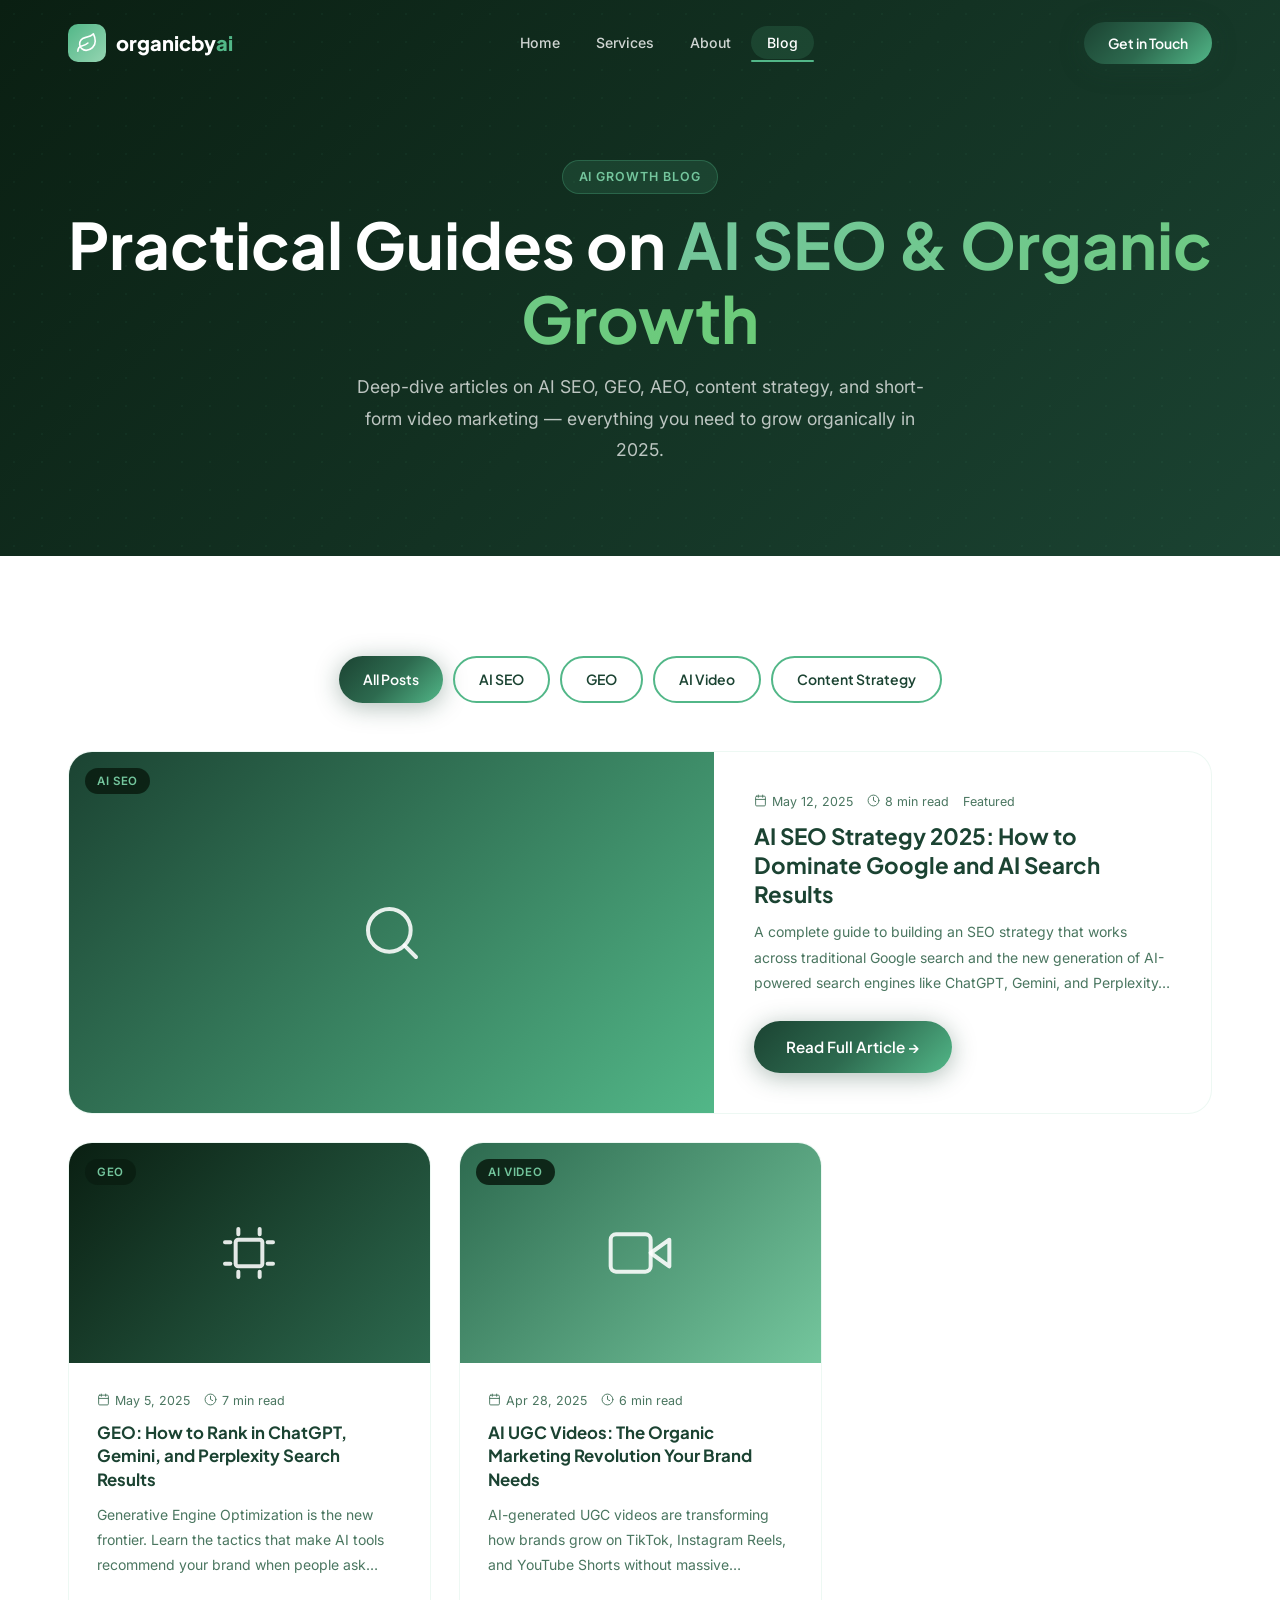
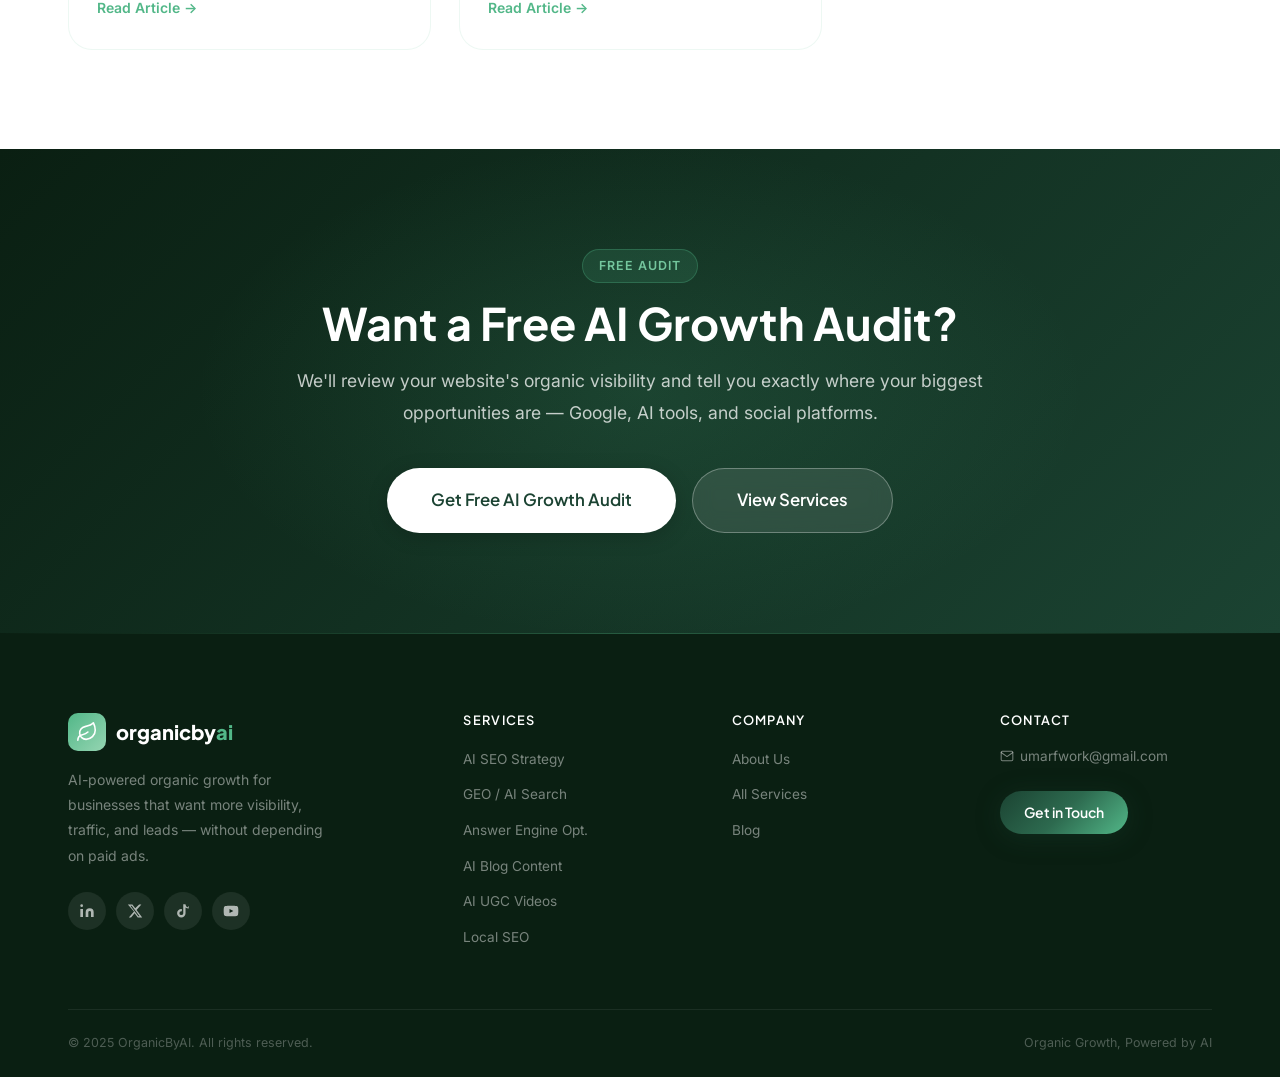
==== blog/index.html @ 75fa7516 "Initial commit: OrganicByAI static website 10-page AI organic growth agency site with AI SEO, GEO, U" ====
<!DOCTYPE html>
<html lang="en">
<head>
  <meta charset="UTF-8">
  <meta name="viewport" content="width=device-width,initial-scale=1">
  <title>Blog — OrganicByAI | AI SEO, GEO &amp; Organic Growth Guides</title>
  <meta name="description" content="Practical guides on AI SEO, Generative Engine Optimization, content strategy, AI UGC videos, and organic growth for modern businesses.">
  <link rel="stylesheet" href="../assets/css/style.css">
</head>
<body>

<div id="nav-container"></div>

<!-- HERO -->
<section class="page-hero text-center">
  <div class="container">
    <div class="page-hero-inner">
      <span class="section-label" style="color:var(--c-accent2);background:rgba(82,183,136,.15);border-color:rgba(82,183,136,.3)">AI Growth Blog</span>
      <h1>Practical Guides on <span style="background:linear-gradient(135deg,#74C69D,#6BCB77);-webkit-background-clip:text;-webkit-text-fill-color:transparent;background-clip:text">AI SEO &amp; Organic Growth</span></h1>
      <p style="color:rgba(255,255,255,.72);font-size:1.1rem;max-width:600px;margin:16px auto 0">Deep-dive articles on AI SEO, GEO, AEO, content strategy, and short-form video marketing — everything you need to grow organically in 2025.</p>
    </div>
  </div>
</section>

<!-- BLOG GRID -->
<section class="section bg-white">
  <div class="container">

    <div style="display:flex;gap:10px;flex-wrap:wrap;justify-content:center;margin-bottom:48px" class="reveal">
      <span class="btn btn-primary btn-sm" style="cursor:default">All Posts</span>
      <span class="btn btn-secondary btn-sm" style="cursor:default">AI SEO</span>
      <span class="btn btn-secondary btn-sm" style="cursor:default">GEO</span>
      <span class="btn btn-secondary btn-sm" style="cursor:default">AI Video</span>
      <span class="btn btn-secondary btn-sm" style="cursor:default">Content Strategy</span>
    </div>

    <div class="blog-page-grid">

      <!-- Featured Post -->
      <div class="blog-card featured reveal">
        <div class="blog-img">
          <div class="blog-img-bg" style="background:linear-gradient(135deg,#1B4332,#52B788)"><svg viewBox="0 0 24 24" fill="none" stroke="currentColor" stroke-width="1.5" stroke-linecap="round" stroke-linejoin="round"><circle cx="11" cy="11" r="8"/><line x1="21" y1="21" x2="16.65" y2="16.65"/></svg></div>
          <span class="blog-cat">AI SEO</span>
        </div>
        <div class="blog-body" style="padding:40px">
          <div class="blog-meta"><span><svg viewBox="0 0 24 24" fill="none" stroke="currentColor" stroke-width="1.75" stroke-linecap="round" stroke-linejoin="round"><rect x="3" y="4" width="18" height="18" rx="2"/><line x1="16" y1="2" x2="16" y2="6"/><line x1="8" y1="2" x2="8" y2="6"/><line x1="3" y1="10" x2="21" y2="10"/></svg>May 12, 2025</span><span><svg viewBox="0 0 24 24" fill="none" stroke="currentColor" stroke-width="1.75" stroke-linecap="round" stroke-linejoin="round"><circle cx="12" cy="12" r="10"/><polyline points="12 6 12 12 16 14"/></svg>8 min read</span><span>Featured</span></div>
          <h3 style="font-size:1.4rem;line-height:1.3">AI SEO Strategy 2025: How to Dominate Google and AI Search Results</h3>
          <p>A complete guide to building an SEO strategy that works across traditional Google search and the new generation of AI-powered search engines like ChatGPT, Gemini, and Perplexity. Includes specific tactics, examples, and a step-by-step implementation framework.</p>
          <a href="ai-seo-2025.html" class="btn btn-primary" style="margin-top:8px">Read Full Article →</a>
        </div>
      </div>

      <!-- Post 2 -->
      <div class="blog-card reveal d1">
        <div class="blog-img">
          <div class="blog-img-bg" style="background:linear-gradient(135deg,#0A1F12,#2D6A4F)"><svg viewBox="0 0 24 24" fill="none" stroke="currentColor" stroke-width="1.5" stroke-linecap="round" stroke-linejoin="round"><rect x="7" y="7" width="10" height="10" rx="1"/><path d="M16 3v2M8 3v2M16 19v2M8 19v2M3 8h2M3 16h2M19 8h2M19 16h2"/></svg></div>
          <span class="blog-cat">GEO</span>
        </div>
        <div class="blog-body">
          <div class="blog-meta"><span><svg viewBox="0 0 24 24" fill="none" stroke="currentColor" stroke-width="1.75" stroke-linecap="round" stroke-linejoin="round"><rect x="3" y="4" width="18" height="18" rx="2"/><line x1="16" y1="2" x2="16" y2="6"/><line x1="8" y1="2" x2="8" y2="6"/><line x1="3" y1="10" x2="21" y2="10"/></svg>May 5, 2025</span><span><svg viewBox="0 0 24 24" fill="none" stroke="currentColor" stroke-width="1.75" stroke-linecap="round" stroke-linejoin="round"><circle cx="12" cy="12" r="10"/><polyline points="12 6 12 12 16 14"/></svg>7 min read</span></div>
          <h3>GEO: How to Rank in ChatGPT, Gemini, and Perplexity Search Results</h3>
          <p>Generative Engine Optimization is the new frontier. Learn the tactics that make AI tools recommend your brand when people ask relevant questions.</p>
          <a href="geo-optimization.html" class="blog-more">Read Article →</a>
        </div>
      </div>

      <!-- Post 3 -->
      <div class="blog-card reveal d2">
        <div class="blog-img">
          <div class="blog-img-bg" style="background:linear-gradient(135deg,#2D6A4F,#74C69D)"><svg viewBox="0 0 24 24" fill="none" stroke="currentColor" stroke-width="1.5" stroke-linecap="round" stroke-linejoin="round"><polygon points="23 7 16 12 23 17 23 7"/><rect x="1" y="5" width="15" height="14" rx="2"/></svg></div>
          <span class="blog-cat">AI Video</span>
        </div>
        <div class="blog-body">
          <div class="blog-meta"><span><svg viewBox="0 0 24 24" fill="none" stroke="currentColor" stroke-width="1.75" stroke-linecap="round" stroke-linejoin="round"><rect x="3" y="4" width="18" height="18" rx="2"/><line x1="16" y1="2" x2="16" y2="6"/><line x1="8" y1="2" x2="8" y2="6"/><line x1="3" y1="10" x2="21" y2="10"/></svg>Apr 28, 2025</span><span><svg viewBox="0 0 24 24" fill="none" stroke="currentColor" stroke-width="1.75" stroke-linecap="round" stroke-linejoin="round"><circle cx="12" cy="12" r="10"/><polyline points="12 6 12 12 16 14"/></svg>6 min read</span></div>
          <h3>AI UGC Videos: The Organic Marketing Revolution Your Brand Needs</h3>
          <p>AI-generated UGC videos are transforming how brands grow on TikTok, Instagram Reels, and YouTube Shorts without massive influencer budgets.</p>
          <a href="ugc-videos.html" class="blog-more">Read Article →</a>
        </div>
      </div>

    </div>
  </div>
</section>

<!-- CTA -->
<section class="cta-section section">
  <div class="container">
    <div class="cta-content reveal">
      <span class="section-label" style="color:var(--c-accent2);background:rgba(82,183,136,.15);border-color:rgba(82,183,136,.3)">Free Audit</span>
      <h2>Want a Free AI Growth Audit?</h2>
      <p>We'll review your website's organic visibility and tell you exactly where your biggest opportunities are — Google, AI tools, and social platforms.</p>
      <div class="cta-btns">
        <a href="mailto:umarfwork@gmail.com" class="btn btn-white btn-lg">Get Free AI Growth Audit</a>
        <a href="../services.html" class="btn btn-ghost btn-lg">View Services</a>
      </div>
    </div>
  </div>
</section>

<div id="footer-container"></div>

<script src="../assets/js/components.js"></script>
<script src="../assets/js/main.js" defer></script>
</body>
</html>
---- assets/css/style.css ----
/* ============================================================
   OrganicByAI — Main Stylesheet
   Theme: Dark Forest Green + Bright Accent Green
   ============================================================ */

/* === 1. VARIABLES === */
:root {
  --c-dark:       #0A1F12;
  --c-primary:    #1B4332;
  --c-secondary:  #2D6A4F;
  --c-accent:     #52B788;
  --c-accent2:    #74C69D;
  --c-light:      #95D5B2;
  --c-lime:       #6BCB77;
  --c-white:      #FFFFFF;
  --c-off-white:  #F8FFFE;
  --c-bg-light:   #F0FAF4;
  --c-text:       #0A1F12;
  --c-muted:      #4A7660;

  --g-primary:    linear-gradient(135deg,#1B4332 0%,#2D6A4F 50%,#52B788 100%);
  --g-accent:     linear-gradient(135deg,#52B788,#95D5B2);
  --g-dark:       linear-gradient(135deg,#0A1F12 0%,#1B4332 100%);
  --g-hero:       radial-gradient(ellipse at 20% 50%,#1B4332 0%,#0A1F12 70%);
  --g-card:       linear-gradient(135deg,rgba(82,183,136,.08),rgba(149,213,178,.04));

  --shadow-sm:    0 4px 20px rgba(27,67,50,.08);
  --shadow-md:    0 10px 40px rgba(27,67,50,.14);
  --shadow-lg:    0 20px 60px rgba(27,67,50,.2);
  --shadow-xl:    0 30px 80px rgba(27,67,50,.28);
  --shadow-glow:  0 0 40px rgba(82,183,136,.35);

  --r-sm: 8px;
  --r-md: 16px;
  --r-lg: 24px;
  --r-xl: 32px;
  --r-full: 100px;

  --t-fast:   .2s cubic-bezier(.4,0,.2,1);
  --t-base:   .3s cubic-bezier(.4,0,.2,1);
  --t-slow:   .6s cubic-bezier(.4,0,.2,1);
  --t-spring: .5s cubic-bezier(.34,1.56,.64,1);

  --font-display: 'Plus Jakarta Sans','Inter',-apple-system,sans-serif;
  --font-body:    'Inter',-apple-system,BlinkMacSystemFont,sans-serif;
  --sec-py: 100px;
  --wrap: 1200px;
}

/* === 2. RESET & BASE === */
*,*::before,*::after{box-sizing:border-box;margin:0;padding:0}
html{scroll-behavior:smooth;-webkit-text-size-adjust:100%}
body{font-family:var(--font-body);color:var(--c-text);background:#fff;line-height:1.6;overflow-x:hidden;-webkit-font-smoothing:antialiased}
img{max-width:100%;height:auto;display:block}
a{text-decoration:none;color:inherit;transition:var(--t-base)}
ul,ol{list-style:none}
button{cursor:pointer;border:none;outline:none;background:none;font-family:inherit}
input,textarea,select{font-family:inherit}

/* === 3. TYPOGRAPHY === */
h1,h2,h3,h4,h5{font-family:var(--font-display);font-weight:700;line-height:1.15;color:var(--c-primary)}
h1{font-size:clamp(2.4rem,5vw,4.8rem)}
h2{font-size:clamp(1.9rem,3.5vw,3rem)}
h3{font-size:clamp(1.3rem,2.5vw,1.9rem)}
h4{font-size:1.15rem}
p{color:var(--c-muted);line-height:1.8}

/* === 4. LAYOUT UTILITIES === */
.container{width:100%;max-width:var(--wrap);margin:0 auto;padding:0 28px}
.section{padding:var(--sec-py) 0}
.section-sm{padding:60px 0}
.bg-dark{background:var(--c-primary)}
.bg-darker{background:var(--c-dark)}
.bg-light{background:var(--c-bg-light)}
.bg-white{background:#fff}

.text-gradient{
  background:var(--g-accent);
  -webkit-background-clip:text;-webkit-text-fill-color:transparent;background-clip:text
}
.text-green{color:var(--c-accent)}
.text-center{text-align:center}

.section-label{
  display:inline-flex;align-items:center;gap:8px;
  background:rgba(82,183,136,.12);color:var(--c-accent);
  border:1px solid rgba(82,183,136,.25);
  padding:6px 16px;border-radius:var(--r-full);
  font-size:.78rem;font-weight:600;letter-spacing:.08em;text-transform:uppercase;
  margin-bottom:14px
}

.section-header{max-width:680px;margin:0 auto 64px;text-align:center}
.section-header h2{margin-bottom:14px}
.section-header p{font-size:1.1rem}

/* === 5. BUTTONS === */
.btn{
  display:inline-flex;align-items:center;gap:8px;
  padding:14px 32px;border-radius:var(--r-full);
  font-size:.95rem;font-weight:600;font-family:var(--font-display);
  transition:var(--t-base);position:relative;overflow:hidden;white-space:nowrap
}
.btn::after{
  content:'';position:absolute;inset:0;
  background:linear-gradient(135deg,transparent 0%,rgba(255,255,255,.18) 50%,transparent 100%);
  transform:translateX(-120%);transition:transform .5s ease
}
.btn:hover::after{transform:translateX(120%)}

.btn-primary{background:var(--g-primary);color:#fff;box-shadow:0 4px 24px rgba(27,67,50,.35)}
.btn-primary:hover{transform:translateY(-2px);box-shadow:0 8px 36px rgba(27,67,50,.45)}

.btn-secondary{background:transparent;color:var(--c-primary);border:2px solid var(--c-accent)}
.btn-secondary:hover{background:var(--c-accent);color:#fff;transform:translateY(-2px)}

.btn-white{background:#fff;color:var(--c-primary);box-shadow:0 4px 20px rgba(0,0,0,.18)}
.btn-white:hover{background:var(--c-off-white);transform:translateY(-2px);box-shadow:0 8px 32px rgba(0,0,0,.24)}

.btn-ghost{background:rgba(255,255,255,.1);color:#fff;border:1px solid rgba(255,255,255,.3);backdrop-filter:blur(10px)}
.btn-ghost:hover{background:rgba(255,255,255,.2);transform:translateY(-2px)}

.btn-sm{padding:10px 24px;font-size:.875rem}
.btn-lg{padding:18px 44px;font-size:1.05rem}

/* === 6. NAVIGATION === */
.nav{
  position:fixed;top:0;left:0;right:0;z-index:1000;
  padding:22px 0;transition:var(--t-base)
}
.nav.scrolled{
  padding:12px 0;
  background:rgba(10,31,18,.96);
  backdrop-filter:blur(24px);-webkit-backdrop-filter:blur(24px);
  box-shadow:0 4px 32px rgba(0,0,0,.35);
  border-bottom:1px solid rgba(82,183,136,.12)
}
.nav-inner{display:flex;align-items:center;justify-content:space-between;gap:32px}

.nav-logo{display:flex;align-items:center;gap:10px;flex-shrink:0}
.nav-logo-icon{
  width:38px;height:38px;
  background:var(--g-accent);border-radius:10px;
  display:flex;align-items:center;justify-content:center;font-size:1.1rem
}
.nav-logo-text{font-family:var(--font-display);font-weight:800;font-size:1.25rem;color:#fff}
.nav-logo-text span{color:var(--c-accent)}

.nav-links{display:flex;align-items:center;gap:4px;flex:1;justify-content:center}
.nav-links a{
  color:rgba(255,255,255,.8);font-size:.88rem;font-weight:500;
  padding:8px 16px;border-radius:var(--r-full);transition:var(--t-fast)
}
.nav-links a:hover,.nav-links a.active{color:#fff;background:rgba(82,183,136,.16)}

.nav-actions{display:flex;align-items:center;gap:12px;flex-shrink:0}

.nav-hamburger{display:none;flex-direction:column;gap:5px;padding:8px;cursor:pointer}
.nav-hamburger span{display:block;width:24px;height:2px;background:#fff;border-radius:2px;transition:var(--t-base)}

.nav-mobile{
  display:none;position:fixed;inset:0;z-index:999;
  background:rgba(10,31,18,.98);
  flex-direction:column;align-items:center;justify-content:center;gap:20px;padding:24px
}
.nav-mobile.open{display:flex}
.nav-mobile a{color:#fff;font-size:1.5rem;font-weight:600;padding:12px 32px;border-radius:var(--r-md);transition:var(--t-base)}
.nav-mobile a:hover{color:var(--c-accent);background:rgba(82,183,136,.1)}
.nav-mobile-close{
  position:absolute;top:24px;right:24px;color:#fff;font-size:1.5rem;cursor:pointer;
  width:44px;height:44px;display:flex;align-items:center;justify-content:center;
  border-radius:50%;background:rgba(255,255,255,.1)
}

/* === 7. HERO === */
.hero{
  position:relative;min-height:100vh;display:flex;align-items:center;
  background:var(--g-hero);overflow:hidden;padding:100px 0 60px
}
#heroCanvas{position:absolute;inset:0;width:100%;height:100%;opacity:.45}

.hero-glow{
  position:absolute;border-radius:50%;pointer-events:none
}
.hero-glow-1{
  width:700px;height:700px;top:-150px;right:-150px;
  background:radial-gradient(circle,rgba(82,183,136,.14) 0%,transparent 70%);
  animation:pulse-glow 7s ease-in-out infinite
}
.hero-glow-2{
  width:500px;height:500px;bottom:-100px;left:5%;
  background:radial-gradient(circle,rgba(107,203,119,.1) 0%,transparent 70%);
  animation:pulse-glow 9s ease-in-out infinite 2.5s
}

.hero-content{position:relative;z-index:1;max-width:920px}

.hero-badge{
  display:inline-flex;align-items:center;gap:10px;
  background:rgba(82,183,136,.14);border:1px solid rgba(82,183,136,.3);
  color:var(--c-accent2);padding:8px 18px;border-radius:var(--r-full);
  font-size:.82rem;font-weight:500;margin-bottom:28px;
  backdrop-filter:blur(10px);animation:slide-down .7s ease both
}
.hero-badge-dot{width:8px;height:8px;background:var(--c-lime);border-radius:50%;animation:pulse 2s ease infinite}

.hero h1{
  color:#fff;margin-bottom:16px;font-weight:800;
  letter-spacing:-.025em;animation:slide-up .8s ease .15s both
}
.hero h1 .hl{
  background:linear-gradient(135deg,#74C69D,#6BCB77,#B7E4C7);
  -webkit-background-clip:text;-webkit-text-fill-color:transparent;background-clip:text
}

.hero-typing-row{
  display:flex;align-items:center;gap:10px;flex-wrap:wrap;
  margin-bottom:16px;animation:slide-up .8s ease .25s both
}
.typing-label{color:rgba(255,255,255,.7);font-size:1.05rem}
.typing-word{
  color:var(--c-accent2);font-weight:700;font-size:1.1rem;
  border-right:2px solid var(--c-accent);padding-right:4px;
  min-width:120px;display:inline-block
}

.platform-tags{display:flex;flex-wrap:wrap;gap:8px;margin-bottom:20px;animation:slide-up .8s ease .3s both}
.platform-tag{
  background:rgba(255,255,255,.1);border:1px solid rgba(255,255,255,.2);
  color:rgba(255,255,255,.9);padding:5px 13px;border-radius:var(--r-full);
  font-size:.78rem;font-weight:500;backdrop-filter:blur(6px);transition:var(--t-base)
}
.platform-tag:hover{background:rgba(82,183,136,.22);border-color:rgba(82,183,136,.5);color:var(--c-accent2)}

.hero p{
  color:rgba(255,255,255,.75);font-size:1.15rem;max-width:700px;
  margin-bottom:40px;animation:slide-up .8s ease .4s both
}
.hero-ctas{display:flex;gap:16px;flex-wrap:wrap;animation:slide-up .8s ease .5s both}

.hero-stats{
  display:flex;gap:48px;flex-wrap:wrap;
  margin-top:56px;padding-top:40px;
  border-top:1px solid rgba(255,255,255,.1);
  animation:slide-up .8s ease .65s both
}
.h-stat-num{
  font-family:var(--font-display);font-size:2.2rem;font-weight:800;
  color:var(--c-accent2);line-height:1;margin-bottom:4px
}
.h-stat-label{font-size:.75rem;color:rgba(255,255,255,.45);text-transform:uppercase;letter-spacing:.1em}

.hero-scroll{
  position:absolute;bottom:36px;left:50%;transform:translateX(-50%);
  display:flex;flex-direction:column;align-items:center;gap:8px;
  color:rgba(255,255,255,.4);font-size:.72rem;text-transform:uppercase;letter-spacing:.12em;
  animation:bounce 2.5s ease infinite;z-index:1
}
.scroll-line{width:1px;height:36px;background:linear-gradient(to bottom,rgba(255,255,255,.4),transparent)}

/* === 8. PLATFORMS TICKER === */
.ticker-bar{
  background:var(--c-dark);padding:18px 0;
  border-top:1px solid rgba(82,183,136,.1);
  border-bottom:1px solid rgba(82,183,136,.1);
  overflow:hidden
}
.ticker-track{
  display:flex;gap:64px;
  animation:scroll-left 22s linear infinite;
  width:max-content
}
.ticker-track:hover{animation-play-state:paused}
.ticker-item{
  display:flex;align-items:center;gap:10px;
  color:rgba(255,255,255,.45);font-size:.88rem;font-weight:500;flex-shrink:0
}
.ticker-item span:first-child{font-size:1.1rem}

/* === 9. ABOUT SECTION === */
.about-grid{display:grid;grid-template-columns:1fr 1fr;gap:80px;align-items:center}

.about-visual{position:relative}
.about-card-main{
  background:var(--g-dark);border-radius:var(--r-lg);padding:48px;
  color:#fff;position:relative;overflow:hidden
}
.about-card-main::before{
  content:'';position:absolute;top:-40%;right:-20%;
  width:300px;height:300px;
  background:radial-gradient(circle,rgba(82,183,136,.18) 0%,transparent 70%)
}
.about-card-main h3{color:#fff;margin-bottom:12px}
.about-card-main p{color:rgba(255,255,255,.7);margin-bottom:28px}

.about-mini-stats{display:grid;grid-template-columns:1fr 1fr;gap:16px}
.mini-stat{
  background:rgba(255,255,255,.07);border:1px solid rgba(255,255,255,.1);
  border-radius:var(--r-md);padding:20px;text-align:center
}
.mini-stat-num{
  font-family:var(--font-display);font-size:1.8rem;font-weight:800;
  background:var(--g-accent);-webkit-background-clip:text;
  -webkit-text-fill-color:transparent;background-clip:text;
  margin-bottom:4px
}
.mini-stat-label{font-size:.75rem;color:rgba(255,255,255,.5)}

.float-badge{
  position:absolute;background:#fff;border-radius:var(--r-md);
  padding:10px 18px;box-shadow:var(--shadow-lg);
  font-size:.82rem;font-weight:600;color:var(--c-primary);
  display:flex;align-items:center;gap:8px;animation:float 4s ease-in-out infinite
}
.float-badge-1{top:-20px;right:-20px;animation-delay:0s}
.float-badge-2{bottom:60px;left:-30px;animation-delay:1.8s}
.float-badge-3{bottom:-16px;right:50px;animation-delay:3.2s}

.about-features{display:flex;flex-direction:column;gap:16px;margin-top:36px}
.about-feature{
  display:flex;align-items:flex-start;gap:16px;
  padding:20px;background:rgba(82,183,136,.05);
  border:1px solid rgba(82,183,136,.1);border-radius:var(--r-md);
  transition:var(--t-base)
}
.about-feature:hover{background:rgba(82,183,136,.1);transform:translateX(5px);border-color:rgba(82,183,136,.25)}
.af-icon{
  width:44px;height:44px;background:var(--g-accent);border-radius:var(--r-sm);
  display:flex;align-items:center;justify-content:center;font-size:1.15rem;flex-shrink:0
}
.about-feature h4{font-size:1rem;margin-bottom:4px;color:var(--c-primary)}
.about-feature p{font-size:.875rem;margin:0}

/* === 10. SERVICES SECTION === */
.services-grid{display:grid;grid-template-columns:repeat(3,1fr);gap:24px}

.service-card{
  background:#fff;border:1px solid rgba(82,183,136,.12);border-radius:var(--r-lg);
  padding:32px;position:relative;overflow:hidden;transition:var(--t-slow);cursor:default
}
.service-card::before{
  content:'';position:absolute;bottom:0;left:0;right:0;height:3px;
  background:var(--g-primary);transform:scaleX(0);transform-origin:left;
  transition:transform .4s ease
}
.service-card:hover::before{transform:scaleX(1)}
.service-card:hover{transform:translateY(-10px);box-shadow:var(--shadow-xl);border-color:rgba(82,183,136,.3)}

.svc-icon{
  width:56px;height:56px;
  background:linear-gradient(135deg,rgba(82,183,136,.14),rgba(149,213,178,.08));
  border:1px solid rgba(82,183,136,.2);border-radius:var(--r-md);
  display:flex;align-items:center;justify-content:center;font-size:1.5rem;
  margin-bottom:20px;transition:var(--t-spring);position:relative;z-index:1
}
.service-card:hover .svc-icon{
  background:var(--g-accent);border-color:transparent;
  transform:scale(1.1) rotate(-5deg);box-shadow:var(--shadow-glow)
}
.service-card h3{font-size:1.1rem;margin-bottom:10px;color:var(--c-primary);position:relative;z-index:1}
.service-card p{font-size:.875rem;line-height:1.7;margin-bottom:20px;position:relative;z-index:1}
.svc-link{
  display:inline-flex;align-items:center;gap:6px;
  color:var(--c-accent);font-size:.875rem;font-weight:600;
  transition:var(--t-base);position:relative;z-index:1
}
.svc-link:hover{gap:10px;color:var(--c-secondary)}
.svc-tag{
  position:absolute;top:18px;right:18px;
  background:rgba(82,183,136,.1);color:var(--c-accent);
  font-size:.68rem;font-weight:600;padding:3px 10px;
  border-radius:var(--r-full);text-transform:uppercase;letter-spacing:.05em
}

/* === 11. STATS SECTION === */
.stats-section{background:var(--g-dark);position:relative;overflow:hidden}
.stats-section::before{
  content:'';position:absolute;inset:0;
  background-image:radial-gradient(rgba(82,183,136,.06) 1px,transparent 1px);
  background-size:32px 32px
}
.stats-grid{display:grid;grid-template-columns:repeat(4,1fr);position:relative;z-index:1}
.stat-item{
  text-align:center;padding:60px 24px;
  border-right:1px solid rgba(255,255,255,.07)
}
.stat-item:last-child{border-right:none}
.stat-num{
  font-family:var(--font-display);font-size:3.5rem;font-weight:800;
  background:linear-gradient(135deg,var(--c-accent),var(--c-light));
  -webkit-background-clip:text;-webkit-text-fill-color:transparent;background-clip:text;
  line-height:1;margin-bottom:8px
}
.stat-label{color:rgba(255,255,255,.5);font-size:.82rem;text-transform:uppercase;letter-spacing:.12em;margin-bottom:16px}
.stat-bar{height:3px;background:rgba(255,255,255,.08);border-radius:2px;overflow:hidden;max-width:80px;margin:0 auto}
.stat-bar-fill{height:100%;background:var(--g-accent);border-radius:2px;width:0;transition:width 1.6s cubic-bezier(.4,0,.2,1)}

/* === 12. PROCESS SECTION === */
.process-wrap{position:relative}
.process-line{
  position:absolute;top:48px;left:calc(10% + 40px);right:calc(10% + 40px);
  height:2px;background:linear-gradient(90deg,var(--c-accent),var(--c-light));
  z-index:0
}
.process-steps{display:grid;grid-template-columns:repeat(5,1fr);gap:0}
.process-step{text-align:center;padding:0 16px;position:relative;z-index:1}
.step-num{
  width:80px;height:80px;background:var(--g-primary);border-radius:50%;
  display:flex;align-items:center;justify-content:center;
  font-family:var(--font-display);font-size:1.5rem;font-weight:800;color:#fff;
  margin:0 auto 20px;box-shadow:var(--shadow-glow);
  transition:var(--t-spring);border:4px solid #fff
}
.process-step:hover .step-num{transform:scale(1.12);box-shadow:0 0 50px rgba(82,183,136,.55)}
.process-step h4{font-size:.95rem;color:var(--c-primary);margin-bottom:8px}
.process-step p{font-size:.8rem;line-height:1.6}

/* === 13. WHO WE HELP === */
.who-grid{display:grid;grid-template-columns:repeat(3,1fr);gap:20px}
.who-card{
  background:#fff;border:1px solid rgba(82,183,136,.12);border-radius:var(--r-md);
  padding:26px;display:flex;align-items:center;gap:16px;transition:var(--t-base)
}
.who-card:hover{border-color:var(--c-accent);transform:translateY(-4px);box-shadow:var(--shadow-md)}
.who-icon{
  width:48px;height:48px;background:var(--g-card);border-radius:var(--r-sm);
  display:flex;align-items:center;justify-content:center;font-size:1.3rem;flex-shrink:0
}
.who-card h4{font-size:.95rem;color:var(--c-primary);margin-bottom:3px}
.who-card p{font-size:.8rem;margin:0}

/* === 14. WHY US === */
.why-grid{display:grid;grid-template-columns:repeat(2,1fr);gap:24px}
.why-card{
  background:var(--c-bg-light);border:1px solid rgba(82,183,136,.1);
  border-radius:var(--r-lg);padding:36px;position:relative;overflow:hidden;
  transition:var(--t-base)
}
.why-card::after{
  content:'';position:absolute;top:-30%;right:-10%;
  width:160px;height:160px;
  background:radial-gradient(circle,rgba(82,183,136,.1),transparent 70%)
}
.why-card:hover{transform:translateY(-5px);box-shadow:var(--shadow-md);border-color:rgba(82,183,136,.28)}
.why-icon{
  width:56px;height:56px;background:var(--g-primary);border-radius:var(--r-md);
  display:flex;align-items:center;justify-content:center;font-size:1.3rem;margin-bottom:20px
}
.why-card h3{font-size:1.2rem;margin-bottom:12px}
.why-card p{font-size:.875rem}

/* === 15. FAQ === */
.faq-list{max-width:820px;margin:0 auto;display:flex;flex-direction:column;gap:12px}
.faq-item{
  background:#fff;border:1px solid rgba(82,183,136,.14);border-radius:var(--r-md);
  overflow:hidden;transition:var(--t-base)
}
.faq-item.open{box-shadow:var(--shadow-md);border-color:rgba(82,183,136,.3)}
.faq-q{
  display:flex;align-items:center;justify-content:space-between;
  padding:24px 28px;cursor:pointer;user-select:none;gap:20px
}
.faq-q h4{font-size:.975rem;color:var(--c-primary);font-weight:600}
.faq-toggle{
  width:32px;height:32px;background:rgba(82,183,136,.1);border-radius:50%;
  display:flex;align-items:center;justify-content:center;flex-shrink:0;
  color:var(--c-accent);font-size:1.4rem;font-weight:300;transition:var(--t-base)
}
.faq-item.open .faq-toggle{background:var(--g-accent);color:#fff;transform:rotate(45deg)}
.faq-ans{max-height:0;overflow:hidden;transition:max-height .4s ease}
.faq-item.open .faq-ans{max-height:240px}
.faq-ans p{padding:0 28px 24px;font-size:.9rem}

/* === 16. CTA SECTION === */
.cta-section{background:var(--g-dark);position:relative;overflow:hidden;text-align:center}
.cta-section::before{
  content:'';position:absolute;top:50%;left:50%;transform:translate(-50%,-50%);
  width:900px;height:500px;
  background:radial-gradient(ellipse,rgba(82,183,136,.14) 0%,transparent 70%)
}
.cta-content{position:relative;z-index:1;max-width:700px;margin:0 auto}
.cta-content h2{color:#fff;margin-bottom:16px}
.cta-content p{color:rgba(255,255,255,.75);font-size:1.1rem;margin-bottom:40px}
.cta-btns{display:flex;gap:16px;justify-content:center;flex-wrap:wrap}

/* === 17. BLOG SECTION === */
.blog-grid{display:grid;grid-template-columns:repeat(3,1fr);gap:28px}
.blog-card{
  background:#fff;border-radius:var(--r-lg);overflow:hidden;
  border:1px solid rgba(82,183,136,.1);transition:var(--t-slow)
}
.blog-card:hover{transform:translateY(-10px);box-shadow:var(--shadow-xl);border-color:rgba(82,183,136,.3)}
.blog-img{height:220px;position:relative;overflow:hidden}
.blog-img-bg{
  position:absolute;inset:0;display:flex;align-items:center;justify-content:center;
  font-size:4.5rem;transition:transform .6s ease
}
.blog-card:hover .blog-img-bg{transform:scale(1.08)}
.blog-cat{
  position:absolute;top:16px;left:16px;
  background:rgba(10,31,18,.9);color:var(--c-accent2);
  padding:4px 12px;border-radius:var(--r-full);font-size:.72rem;
  font-weight:600;text-transform:uppercase;letter-spacing:.06em;backdrop-filter:blur(10px)
}
.blog-body{padding:28px}
.blog-meta{display:flex;align-items:center;gap:14px;font-size:.78rem;color:var(--c-muted);margin-bottom:10px}
.blog-card h3{font-size:1.05rem;color:var(--c-primary);margin-bottom:10px;line-height:1.4;transition:var(--t-fast)}
.blog-card:hover h3{color:var(--c-accent)}
.blog-card p{font-size:.875rem;margin-bottom:18px;display:-webkit-box;-webkit-line-clamp:3;-webkit-box-orient:vertical;overflow:hidden}
.blog-more{display:inline-flex;align-items:center;gap:6px;color:var(--c-accent);font-size:.875rem;font-weight:600;transition:var(--t-base)}
.blog-more:hover{gap:10px}

/* === 18. CONTACT === */
.contact-grid{display:grid;grid-template-columns:1fr 1.6fr;gap:64px;align-items:start}
.contact-info h2{margin-bottom:14px}
.contact-info p{font-size:1.05rem}

.contact-details{display:flex;flex-direction:column;gap:14px;margin-top:32px}
.c-detail{
  display:flex;align-items:center;gap:16px;padding:14px 18px;
  background:rgba(82,183,136,.06);border:1px solid rgba(82,183,136,.12);
  border-radius:var(--r-md);transition:var(--t-base)
}
.c-detail:hover{background:rgba(82,183,136,.1);border-color:rgba(82,183,136,.25)}
.c-icon{
  width:40px;height:40px;background:var(--g-accent);border-radius:var(--r-sm);
  display:flex;align-items:center;justify-content:center;font-size:1rem;flex-shrink:0
}
.c-text{font-size:.875rem;font-weight:500;color:var(--c-primary)}

.form-wrap{
  background:#fff;border:1px solid rgba(82,183,136,.14);
  border-radius:var(--r-xl);padding:48px;box-shadow:var(--shadow-lg)
}
.form-group{margin-bottom:22px}
.form-label{display:block;font-size:.875rem;font-weight:600;color:var(--c-primary);margin-bottom:7px}
.form-input,.form-select,.form-textarea{
  width:100%;padding:13px 18px;
  border:1.5px solid rgba(82,183,136,.2);border-radius:var(--r-md);
  font-size:.9rem;color:var(--c-text);background:var(--c-off-white);
  transition:var(--t-base);outline:none
}
.form-input:focus,.form-select:focus,.form-textarea:focus{
  border-color:var(--c-accent);background:#fff;
  box-shadow:0 0 0 4px rgba(82,183,136,.1)
}
.form-textarea{resize:vertical;min-height:130px}
.form-row{display:grid;grid-template-columns:1fr 1fr;gap:18px}

/* === 19. FOOTER === */
.footer{background:var(--c-dark);padding:80px 0 0;position:relative;overflow:hidden}
.footer::before{
  content:'';position:absolute;top:0;left:0;right:0;height:1px;
  background:linear-gradient(to right,transparent,rgba(82,183,136,.4),transparent)
}
.footer-grid{display:grid;grid-template-columns:1.6fr 1fr 1fr 1fr;gap:56px;padding-bottom:60px;border-bottom:1px solid rgba(255,255,255,.07)}
.footer-brand p{color:rgba(255,255,255,.45);font-size:.875rem;margin:16px 0 24px;max-width:270px}
.footer-socials{display:flex;gap:10px}
.social-btn{
  width:38px;height:38px;background:rgba(255,255,255,.08);border-radius:50%;
  display:flex;align-items:center;justify-content:center;font-size:.95rem;transition:var(--t-base)
}
.social-btn:hover{background:var(--c-accent);transform:translateY(-3px)}
.footer-col h4{color:#fff;font-size:.8rem;font-weight:600;text-transform:uppercase;letter-spacing:.1em;margin-bottom:18px}
.footer-links{display:flex;flex-direction:column;gap:10px}
.footer-links a{color:rgba(255,255,255,.45);font-size:.85rem;transition:var(--t-fast)}
.footer-links a:hover{color:var(--c-accent);padding-left:4px}
.footer-bottom{padding:22px 0;display:flex;align-items:center;justify-content:space-between;gap:20px}
.footer-bottom p{color:rgba(255,255,255,.28);font-size:.78rem}

/* === 20. INNER PAGE HEROES === */
.page-hero{background:var(--g-dark);padding:160px 0 90px;position:relative;overflow:hidden}
.page-hero::before{
  content:'';position:absolute;inset:0;
  background-image:radial-gradient(rgba(82,183,136,.05) 1px,transparent 1px);
  background-size:28px 28px
}
.page-hero-inner{position:relative;z-index:1}
.page-hero h1{color:#fff}
.page-hero p{color:rgba(255,255,255,.72);font-size:1.15rem;max-width:640px;margin-top:18px}

/* === 21. SERVICES FULL GRID === */
.services-full{display:grid;grid-template-columns:repeat(3,1fr);gap:28px}
.svc-full-card{
  background:#fff;border:1px solid rgba(82,183,136,.12);border-radius:var(--r-lg);
  padding:36px;position:relative;overflow:hidden;transition:var(--t-slow)
}
.svc-full-card:hover{transform:translateY(-8px);box-shadow:var(--shadow-xl);border-color:rgba(82,183,136,.3)}
.svc-full-card::before{
  content:'';position:absolute;bottom:0;left:0;right:0;height:3px;
  background:var(--g-primary);transform:scaleX(0);transform-origin:left;transition:transform .4s ease
}
.svc-full-card:hover::before{transform:scaleX(1)}
.svc-includes{display:flex;flex-direction:column;gap:7px;margin:16px 0 20px}
.svc-includes li{
  display:flex;align-items:center;gap:8px;font-size:.83rem;color:var(--c-muted)
}
.svc-includes li::before{content:'✓';color:var(--c-accent);font-weight:700;flex-shrink:0}

/* === 22. BLOG PAGE === */
.blog-page-grid{display:grid;grid-template-columns:repeat(3,1fr);gap:28px}
.blog-page-grid .blog-card.featured{grid-column:1/-1;display:grid;grid-template-columns:1.3fr 1fr}
.blog-page-grid .blog-card.featured .blog-img{height:auto}

/* === 23. SINGLE POST === */
.post-content{max-width:780px;margin:0 auto;padding:80px 28px}
.post-content h2{font-size:1.75rem;margin:48px 0 18px;color:var(--c-primary)}
.post-content h3{font-size:1.35rem;margin:36px 0 14px;color:var(--c-secondary)}
.post-content p{margin-bottom:20px;font-size:1rem;line-height:1.9;color:#2a4a3c}
.post-content ul,.post-content ol{list-style:initial;padding-left:26px;margin-bottom:20px}
.post-content li{color:#2a4a3c;font-size:1rem;line-height:1.8;margin-bottom:8px}
.post-content strong{color:var(--c-primary);font-weight:600}
.post-content blockquote{
  border-left:4px solid var(--c-accent);background:rgba(82,183,136,.06);
  padding:20px 28px;border-radius:0 var(--r-md) var(--r-md) 0;margin:32px 0
}
.post-content blockquote p{color:var(--c-primary);font-size:1.1rem;font-style:italic;margin:0}

.post-infographic{
  background:var(--g-dark);border-radius:var(--r-lg);padding:44px;margin:48px 0;
  color:#fff;position:relative;overflow:hidden
}
.post-infographic::before{
  content:'';position:absolute;top:-40%;right:-15%;width:400px;height:400px;
  background:radial-gradient(circle,rgba(82,183,136,.16) 0%,transparent 70%)
}
.post-infographic h3{color:#fff;margin-bottom:28px;position:relative;z-index:1}
.infographic-grid{display:grid;grid-template-columns:repeat(3,1fr);gap:24px;position:relative;z-index:1}
.ig-item{text-align:center;padding:20px;background:rgba(255,255,255,.05);border-radius:var(--r-md)}
.ig-num{font-size:2.5rem;font-weight:800;color:var(--c-accent2);line-height:1;margin-bottom:8px}
.ig-label{font-size:.85rem;color:rgba(255,255,255,.65)}

.bar-chart{display:flex;flex-direction:column;gap:14px;margin:32px 0;position:relative;z-index:1}
.bar-row{display:flex;align-items:center;gap:14px}
.bar-lbl{font-size:.82rem;font-weight:500;color:rgba(255,255,255,.7);min-width:100px}
.bar-track{flex:1;height:8px;background:rgba(255,255,255,.1);border-radius:4px;overflow:hidden}
.bar-fill{height:100%;background:var(--g-accent);border-radius:4px;width:0;transition:width 1.6s cubic-bezier(.4,0,.2,1)}
.bar-pct{font-size:.82rem;font-weight:700;color:var(--c-accent2);min-width:40px;text-align:right}

.author-box{
  background:var(--c-bg-light);border-radius:var(--r-lg);padding:32px;
  display:flex;gap:24px;align-items:flex-start;margin-top:60px;
  border:1px solid rgba(82,183,136,.14)
}
.author-avatar{
  width:72px;height:72px;background:var(--g-primary);border-radius:50%;
  display:flex;align-items:center;justify-content:center;font-size:1.8rem;flex-shrink:0
}
.author-info h4{font-size:1.05rem;color:var(--c-primary);margin-bottom:3px}
.author-role{font-size:.78rem;color:var(--c-accent);font-weight:600;margin-bottom:10px;display:block}
.author-info p{font-size:.875rem;margin:0}

.related-posts{padding:80px 0;background:var(--c-bg-light)}

/* === 24. SCROLL REVEAL === */
.reveal{opacity:0;transform:translateY(40px);transition:opacity .7s ease,transform .7s ease}
.reveal.in{opacity:1;transform:translateY(0)}
.reveal-left{opacity:0;transform:translateX(-40px);transition:opacity .7s ease,transform .7s ease}
.reveal-left.in{opacity:1;transform:translateX(0)}
.reveal-right{opacity:0;transform:translateX(40px);transition:opacity .7s ease,transform .7s ease}
.reveal-right.in{opacity:1;transform:translateX(0)}
.reveal-scale{opacity:0;transform:scale(.92);transition:opacity .6s ease,transform .6s ease}
.reveal-scale.in{opacity:1;transform:scale(1)}

.d1{transition-delay:.1s}.d2{transition-delay:.2s}.d3{transition-delay:.3s}
.d4{transition-delay:.4s}.d5{transition-delay:.5s}.d6{transition-delay:.6s}

/* === 25. KEYFRAMES === */
@keyframes float{0%,100%{transform:translateY(0)}50%{transform:translateY(-12px)}}
@keyframes pulse-glow{0%,100%{opacity:.6;transform:scale(1)}50%{opacity:1;transform:scale(1.1)}}
@keyframes pulse{0%,100%{opacity:1;transform:scale(1)}50%{opacity:.4;transform:scale(.75)}}
@keyframes slide-up{from{opacity:0;transform:translateY(32px)}to{opacity:1;transform:translateY(0)}}
@keyframes slide-down{from{opacity:0;transform:translateY(-20px)}to{opacity:1;transform:translateY(0)}}
@keyframes bounce{0%,100%{transform:translateX(-50%) translateY(0)}50%{transform:translateX(-50%) translateY(9px)}}
@keyframes scroll-left{from{transform:translateX(0)}to{transform:translateX(-50%)}}
@keyframes shimmer{from{background-position:-1000px 0}to{background-position:1000px 0}}

/* === 26. ICON STYLES === */
.svc-icon svg{width:28px;height:28px}
.svc-icon{color:var(--c-accent)}
.service-card:hover .svc-icon{color:#fff}
.svc-full-card .svc-icon svg{width:28px;height:28px}
.svc-full-card .svc-icon{color:var(--c-accent)}
.af-icon{color:#fff}
.af-icon svg{width:22px;height:22px}
.why-icon{color:#fff}
.why-icon svg{width:28px;height:28px}
.who-icon{color:var(--c-accent)}
.who-icon svg{width:24px;height:24px}
.blog-img-bg svg{width:64px;height:64px;color:rgba(255,255,255,.88)}
.author-avatar{color:#fff}
.author-avatar svg{width:32px;height:32px}
.float-badge svg{width:15px;height:15px;color:var(--c-accent);flex-shrink:0}
.social-btn{color:rgba(255,255,255,.65)}
.social-btn:hover{color:#fff}
.social-btn svg{width:16px;height:16px}
.nav-logo-img{height:44px;width:auto;display:block;object-fit:contain}
.nav-logo-fallback{align-items:center;gap:10px}
.blog-meta svg{width:13px;height:13px;flex-shrink:0;position:relative;top:-1px}
.blog-meta span{display:inline-flex;align-items:center;gap:5px}
.ticker-item svg{width:15px;height:15px;flex-shrink:0;color:var(--c-accent2)}
.ig-num svg{width:36px;height:36px;color:var(--c-accent2);display:block;margin:0 auto}
.nav-mobile-close svg{display:block}

/* === 27. HOVER ANIMATIONS === */

/* Keyframes */
@keyframes icon-bounce{0%,100%{transform:translateY(0)}40%{transform:translateY(-7px)}60%{transform:translateY(-3px)}}
@keyframes glow-pulse{0%,100%{box-shadow:0 0 0 0 rgba(82,183,136,.45)}55%{box-shadow:0 0 0 14px rgba(82,183,136,0)}}
@keyframes shine-sweep{0%{left:-80%}100%{left:160%}}
@keyframes num-pulse{0%,100%{transform:scale(1)}50%{transform:scale(1.18)}}
@keyframes ripple-expand{to{transform:scale(4);opacity:0}}

/* Cursor glow */
#cursor-glow{position:fixed;width:320px;height:320px;border-radius:50%;pointer-events:none;z-index:9999;transform:translate(-50%,-50%);background:radial-gradient(circle,rgba(82,183,136,.11) 0%,transparent 65%);transition:opacity .3s;opacity:0;will-change:left,top}

/* Nav underline slide */
.nav-links a{position:relative}
.nav-links a::after{content:'';position:absolute;bottom:-3px;left:50%;width:0;height:2px;background:var(--c-accent);border-radius:2px;transition:width .28s cubic-bezier(.23,1,.32,1),left .28s cubic-bezier(.23,1,.32,1)}
.nav-links a:hover::after,.nav-links a.active::after{width:100%;left:0}

/* Service cards */
.service-card{transition:transform .38s cubic-bezier(.23,1,.32,1),box-shadow .38s cubic-bezier(.23,1,.32,1);will-change:transform}
.service-card:hover{box-shadow:0 28px 64px rgba(82,183,136,.2),0 8px 20px rgba(0,0,0,.1) !important}
.service-card:hover .svc-icon svg{animation:icon-bounce .55s ease}

/* Full service cards */
.svc-full-card{transition:transform .38s cubic-bezier(.23,1,.32,1),box-shadow .38s cubic-bezier(.23,1,.32,1);will-change:transform}
.svc-full-card:hover{transform:translateY(-7px);box-shadow:0 22px 52px rgba(82,183,136,.16)}
.svc-full-card:hover .svc-icon svg{animation:icon-bounce .55s ease}

/* Blog cards — shine sweep */
.blog-card{transition:transform .38s cubic-bezier(.23,1,.32,1),box-shadow .38s cubic-bezier(.23,1,.32,1);will-change:transform;overflow:hidden}
.blog-card{position:relative}
.blog-card::after{content:'';position:absolute;top:0;left:-80%;width:55%;height:100%;background:linear-gradient(105deg,transparent 40%,rgba(255,255,255,.09) 50%,transparent 60%);pointer-events:none}
.blog-card:hover::after{animation:shine-sweep .7s ease forwards}
.blog-card:hover{transform:translateY(-7px);box-shadow:0 22px 52px rgba(0,0,0,.13)}

/* Why cards */
.why-card{transition:transform .38s cubic-bezier(.23,1,.32,1),box-shadow .38s cubic-bezier(.23,1,.32,1);will-change:transform}
.why-card:hover{transform:translateY(-7px);box-shadow:0 22px 52px rgba(82,183,136,.22)}
.why-card:hover .why-icon{animation:glow-pulse .75s ease}

/* Who cards */
.who-card{transition:transform .28s cubic-bezier(.23,1,.32,1),box-shadow .28s}
.who-card:hover{transform:translateY(-5px);box-shadow:0 14px 36px rgba(82,183,136,.18)}
.who-card:hover .who-icon svg{animation:icon-bounce .5s ease}

/* AF items (how it works) */
.af-item{transition:transform .28s ease}
.af-item:hover{transform:scale(1.04)}
.af-item:hover .af-icon svg{animation:icon-bounce .55s ease}

/* Process step numbers */
.process-step:hover .process-num{animation:num-pulse .5s ease}

/* FAQ hover border */
.faq-item{border-left:3px solid transparent;padding-left:4px;transition:border-left-color .25s}
.faq-item:hover,.faq-item.open{border-left-color:var(--c-accent)}

/* Stat items */
.stat-item{transition:background .3s}
.stat-item:hover{background:rgba(82,183,136,.06)}

/* Social buttons */
.social-btn{transition:color .25s,transform .35s cubic-bezier(.23,1,.32,1)}
.social-btn:hover{transform:translateY(-4px) scale(1.18)}

/* Buttons: overflow for ripple + magnetic transition */
.btn{position:relative;overflow:hidden;transition:transform .2s cubic-bezier(.23,1,.32,1),color .2s,background .2s,box-shadow .2s}
.ripple{position:absolute;border-radius:50%;transform:scale(0);animation:ripple-expand .65s linear;background:rgba(255,255,255,.28);pointer-events:none;width:120px;height:120px;margin-top:-60px;margin-left:-60px}

/* === 28. RESPONSIVE === */
@media(max-width:1024px){
  :root{--sec-py:80px}
  .about-grid,.contact-grid{grid-template-columns:1fr;gap:48px}
  .services-grid,.services-full,.blog-grid,.blog-page-grid{grid-template-columns:repeat(2,1fr)}
  .stats-grid{grid-template-columns:repeat(2,1fr)}
  .stat-item{border-right:none;border-bottom:1px solid rgba(255,255,255,.07);padding:40px}
  .stat-item:nth-child(odd){border-right:1px solid rgba(255,255,255,.07)}
  .process-steps{grid-template-columns:repeat(3,1fr);gap:32px}
  .process-line{display:none}
  .who-grid{grid-template-columns:repeat(2,1fr)}
  .footer-grid{grid-template-columns:1fr 1fr;gap:40px}
  .blog-page-grid .blog-card.featured{grid-template-columns:1fr}
  .infographic-grid{grid-template-columns:1fr 1fr}
}

@media(max-width:768px){
  :root{--sec-py:60px}
  h1{font-size:2.2rem}h2{font-size:1.75rem}
  .nav-links,.nav-actions .btn{display:none}
  .nav-hamburger{display:flex}
  .hero{padding:90px 0 60px}
  .hero h1{font-size:2.1rem}
  .hero p{font-size:1rem}
  .hero-ctas{flex-direction:column;align-items:flex-start}
  .hero-stats{gap:28px}
  .h-stat-num{font-size:1.8rem}
  .services-grid,.services-full,.blog-grid,.blog-page-grid,.who-grid,.why-grid{grid-template-columns:1fr}
  .stats-grid{grid-template-columns:1fr}
  .stat-item:nth-child(odd){border-right:none}
  .process-steps{grid-template-columns:1fr}
  .footer-grid{grid-template-columns:1fr}
  .footer-bottom{flex-direction:column;text-align:center}
  .form-row{grid-template-columns:1fr}
  .form-wrap{padding:28px 22px}
  .cta-btns{flex-direction:column;align-items:center}
  .infographic-grid{grid-template-columns:1fr}
  .about-visual{order:-1}
  .float-badge-2,.float-badge-3{display:none}
  .post-content{padding:40px 18px}
  .page-hero{padding:120px 0 60px}
}

@media(max-width:480px){
  :root{--sec-py:48px}
  .container{padding:0 16px}
  .hero-stats{gap:20px}
  .h-stat-num{font-size:1.6rem}
  .btn-lg{padding:14px 28px;font-size:.95rem}
}
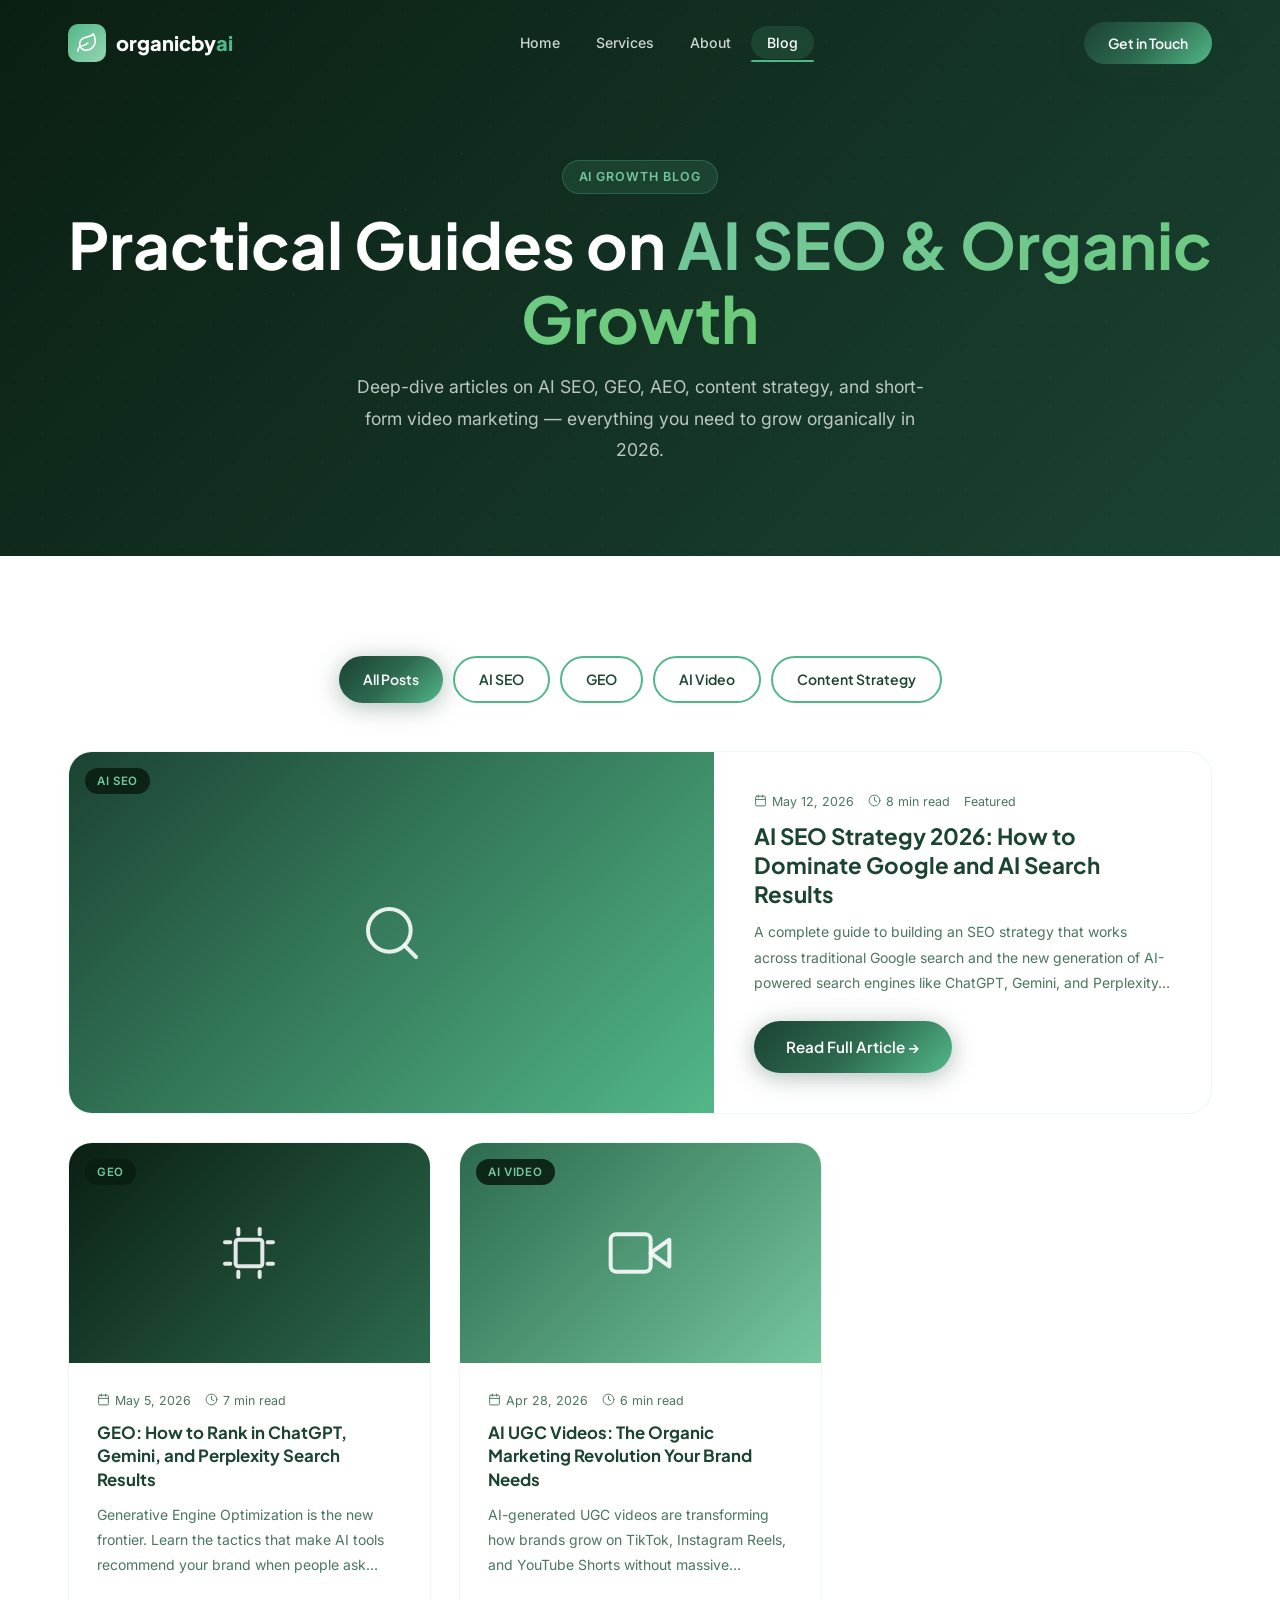
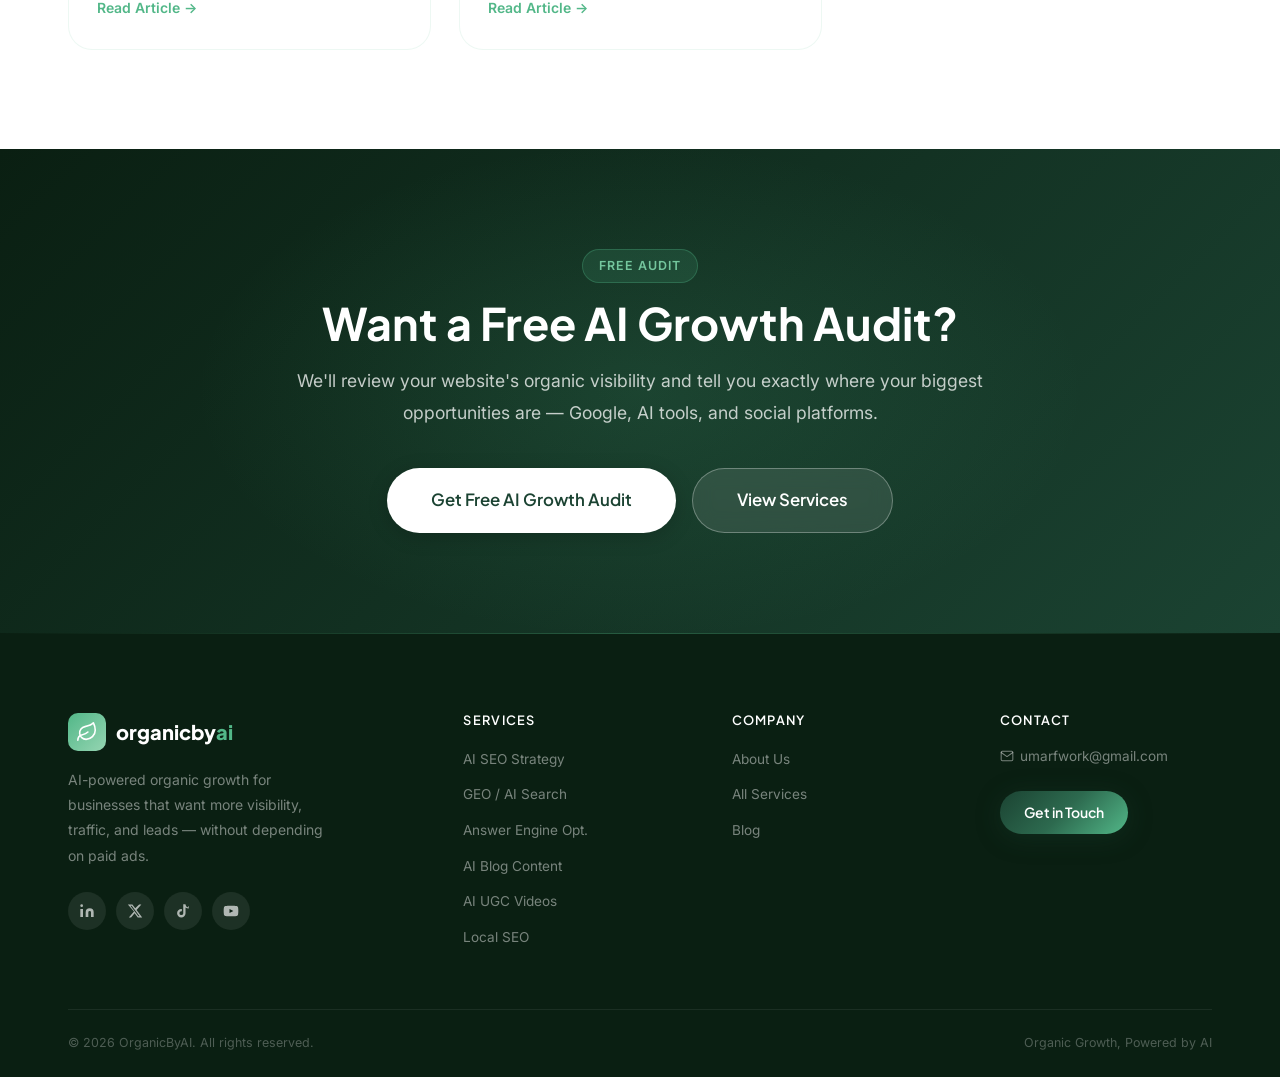
==== commit 96be539d: "Update all year references from 2025 to 2026 sitewide Rename blog/ai-seo-2025.html to blog/ai-seo-20" ====
--- a/blog/index.html
+++ b/blog/index.html
@@ -17,7 +17,7 @@
     <div class="page-hero-inner">
       <span class="section-label" style="color:var(--c-accent2);background:rgba(82,183,136,.15);border-color:rgba(82,183,136,.3)">AI Growth Blog</span>
       <h1>Practical Guides on <span style="background:linear-gradient(135deg,#74C69D,#6BCB77);-webkit-background-clip:text;-webkit-text-fill-color:transparent;background-clip:text">AI SEO &amp; Organic Growth</span></h1>
-      <p style="color:rgba(255,255,255,.72);font-size:1.1rem;max-width:600px;margin:16px auto 0">Deep-dive articles on AI SEO, GEO, AEO, content strategy, and short-form video marketing — everything you need to grow organically in 2025.</p>
+      <p style="color:rgba(255,255,255,.72);font-size:1.1rem;max-width:600px;margin:16px auto 0">Deep-dive articles on AI SEO, GEO, AEO, content strategy, and short-form video marketing — everything you need to grow organically in 2026.</p>
     </div>
   </div>
 </section>
@@ -43,10 +43,10 @@
           <span class="blog-cat">AI SEO</span>
         </div>
         <div class="blog-body" style="padding:40px">
-          <div class="blog-meta"><span><svg viewBox="0 0 24 24" fill="none" stroke="currentColor" stroke-width="1.75" stroke-linecap="round" stroke-linejoin="round"><rect x="3" y="4" width="18" height="18" rx="2"/><line x1="16" y1="2" x2="16" y2="6"/><line x1="8" y1="2" x2="8" y2="6"/><line x1="3" y1="10" x2="21" y2="10"/></svg>May 12, 2025</span><span><svg viewBox="0 0 24 24" fill="none" stroke="currentColor" stroke-width="1.75" stroke-linecap="round" stroke-linejoin="round"><circle cx="12" cy="12" r="10"/><polyline points="12 6 12 12 16 14"/></svg>8 min read</span><span>Featured</span></div>
-          <h3 style="font-size:1.4rem;line-height:1.3">AI SEO Strategy 2025: How to Dominate Google and AI Search Results</h3>
+          <div class="blog-meta"><span><svg viewBox="0 0 24 24" fill="none" stroke="currentColor" stroke-width="1.75" stroke-linecap="round" stroke-linejoin="round"><rect x="3" y="4" width="18" height="18" rx="2"/><line x1="16" y1="2" x2="16" y2="6"/><line x1="8" y1="2" x2="8" y2="6"/><line x1="3" y1="10" x2="21" y2="10"/></svg>May 12, 2026</span><span><svg viewBox="0 0 24 24" fill="none" stroke="currentColor" stroke-width="1.75" stroke-linecap="round" stroke-linejoin="round"><circle cx="12" cy="12" r="10"/><polyline points="12 6 12 12 16 14"/></svg>8 min read</span><span>Featured</span></div>
+          <h3 style="font-size:1.4rem;line-height:1.3">AI SEO Strategy 2026: How to Dominate Google and AI Search Results</h3>
           <p>A complete guide to building an SEO strategy that works across traditional Google search and the new generation of AI-powered search engines like ChatGPT, Gemini, and Perplexity. Includes specific tactics, examples, and a step-by-step implementation framework.</p>
-          <a href="ai-seo-2025.html" class="btn btn-primary" style="margin-top:8px">Read Full Article →</a>
+          <a href="ai-seo-2026.html" class="btn btn-primary" style="margin-top:8px">Read Full Article →</a>
         </div>
       </div>
 
@@ -57,7 +57,7 @@
           <span class="blog-cat">GEO</span>
         </div>
         <div class="blog-body">
-          <div class="blog-meta"><span><svg viewBox="0 0 24 24" fill="none" stroke="currentColor" stroke-width="1.75" stroke-linecap="round" stroke-linejoin="round"><rect x="3" y="4" width="18" height="18" rx="2"/><line x1="16" y1="2" x2="16" y2="6"/><line x1="8" y1="2" x2="8" y2="6"/><line x1="3" y1="10" x2="21" y2="10"/></svg>May 5, 2025</span><span><svg viewBox="0 0 24 24" fill="none" stroke="currentColor" stroke-width="1.75" stroke-linecap="round" stroke-linejoin="round"><circle cx="12" cy="12" r="10"/><polyline points="12 6 12 12 16 14"/></svg>7 min read</span></div>
+          <div class="blog-meta"><span><svg viewBox="0 0 24 24" fill="none" stroke="currentColor" stroke-width="1.75" stroke-linecap="round" stroke-linejoin="round"><rect x="3" y="4" width="18" height="18" rx="2"/><line x1="16" y1="2" x2="16" y2="6"/><line x1="8" y1="2" x2="8" y2="6"/><line x1="3" y1="10" x2="21" y2="10"/></svg>May 5, 2026</span><span><svg viewBox="0 0 24 24" fill="none" stroke="currentColor" stroke-width="1.75" stroke-linecap="round" stroke-linejoin="round"><circle cx="12" cy="12" r="10"/><polyline points="12 6 12 12 16 14"/></svg>7 min read</span></div>
           <h3>GEO: How to Rank in ChatGPT, Gemini, and Perplexity Search Results</h3>
           <p>Generative Engine Optimization is the new frontier. Learn the tactics that make AI tools recommend your brand when people ask relevant questions.</p>
           <a href="geo-optimization.html" class="blog-more">Read Article →</a>
@@ -71,7 +71,7 @@
           <span class="blog-cat">AI Video</span>
         </div>
         <div class="blog-body">
-          <div class="blog-meta"><span><svg viewBox="0 0 24 24" fill="none" stroke="currentColor" stroke-width="1.75" stroke-linecap="round" stroke-linejoin="round"><rect x="3" y="4" width="18" height="18" rx="2"/><line x1="16" y1="2" x2="16" y2="6"/><line x1="8" y1="2" x2="8" y2="6"/><line x1="3" y1="10" x2="21" y2="10"/></svg>Apr 28, 2025</span><span><svg viewBox="0 0 24 24" fill="none" stroke="currentColor" stroke-width="1.75" stroke-linecap="round" stroke-linejoin="round"><circle cx="12" cy="12" r="10"/><polyline points="12 6 12 12 16 14"/></svg>6 min read</span></div>
+          <div class="blog-meta"><span><svg viewBox="0 0 24 24" fill="none" stroke="currentColor" stroke-width="1.75" stroke-linecap="round" stroke-linejoin="round"><rect x="3" y="4" width="18" height="18" rx="2"/><line x1="16" y1="2" x2="16" y2="6"/><line x1="8" y1="2" x2="8" y2="6"/><line x1="3" y1="10" x2="21" y2="10"/></svg>Apr 28, 2026</span><span><svg viewBox="0 0 24 24" fill="none" stroke="currentColor" stroke-width="1.75" stroke-linecap="round" stroke-linejoin="round"><circle cx="12" cy="12" r="10"/><polyline points="12 6 12 12 16 14"/></svg>6 min read</span></div>
           <h3>AI UGC Videos: The Organic Marketing Revolution Your Brand Needs</h3>
           <p>AI-generated UGC videos are transforming how brands grow on TikTok, Instagram Reels, and YouTube Shorts without massive influencer budgets.</p>
           <a href="ugc-videos.html" class="blog-more">Read Article →</a>
